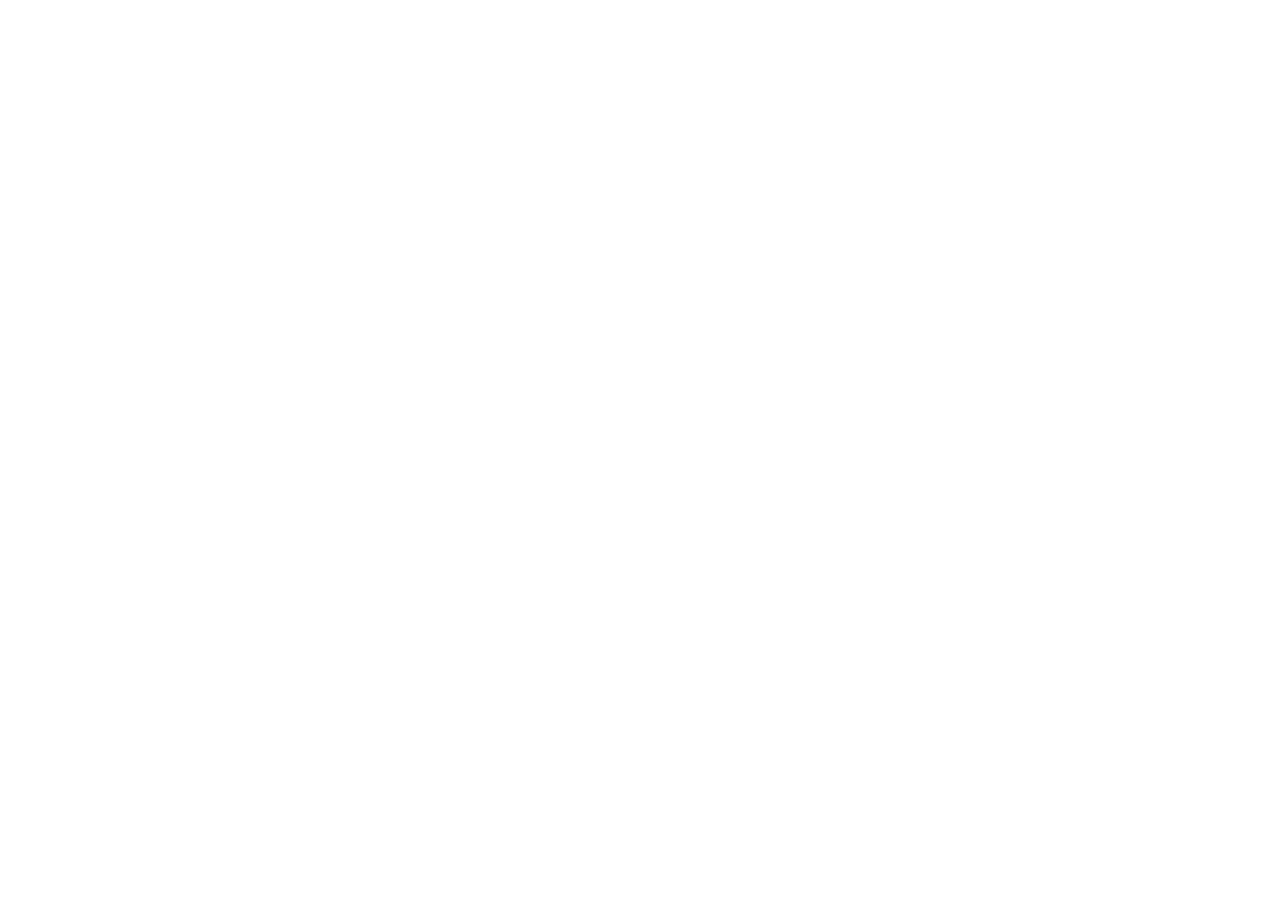
==== index.html @ bfc4348f "added images and basic html and css file" ====
<!DOCTYPE html>
<html lang="en">
<head>
    <meta charset="UTF-8">
    <meta name="viewport" content="width=device-width, initial-scale=1.0">
    <title>Kids School</title>
    <link rel="stylesheet" href="styles/kidschool.css">
</head>
<body>
    <header>

    </header>
    <main>

    </main>
    <footer>

    </footer>
</body>
</html>
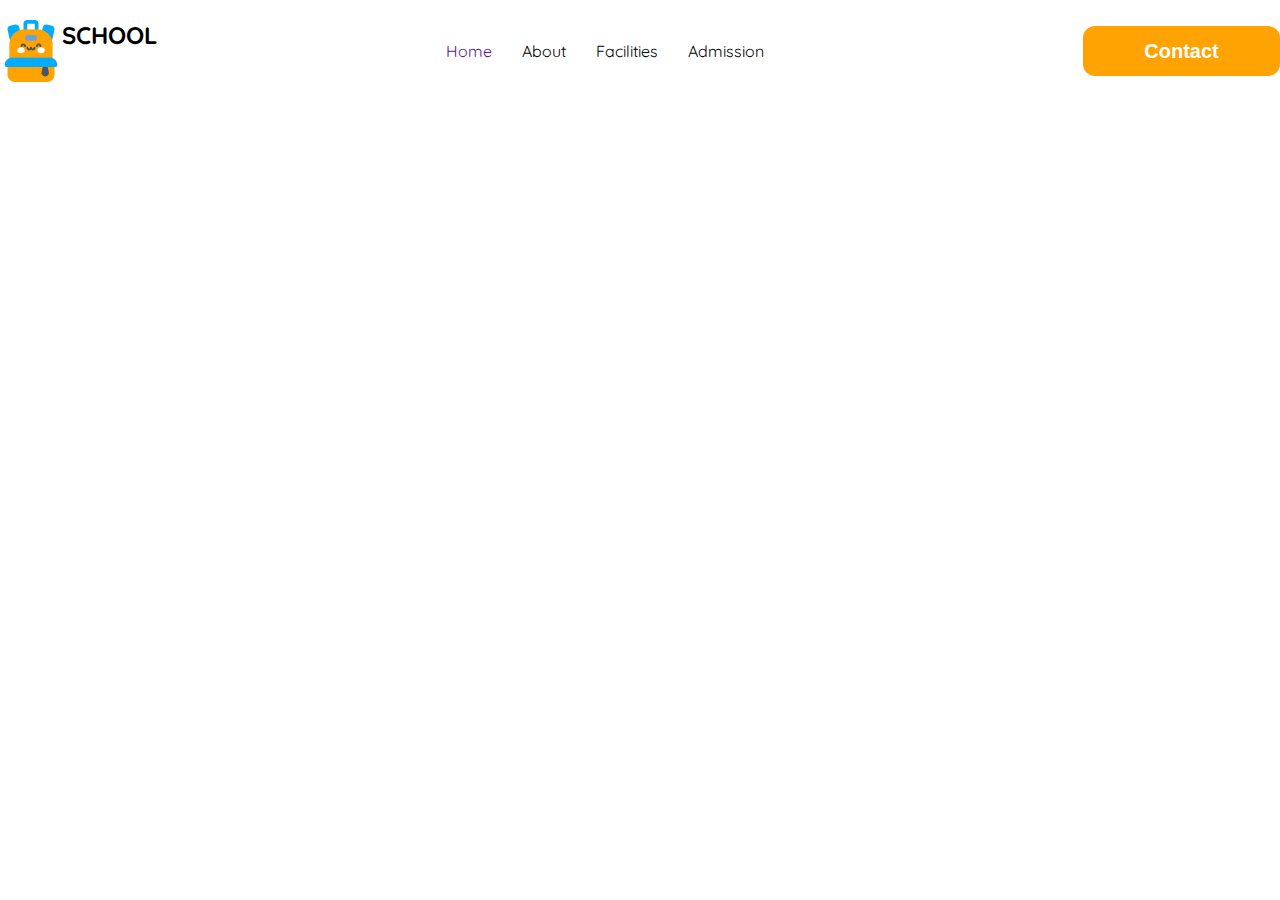
==== commit 32179fb8: "added nav bar and made the header" ====
--- a/index.html
+++ b/index.html
@@ -1,14 +1,30 @@
 <!DOCTYPE html>
 <html lang="en">
+
 <head>
     <meta charset="UTF-8">
     <meta name="viewport" content="width=device-width, initial-scale=1.0">
     <title>Kids School</title>
     <link rel="stylesheet" href="styles/kidschool.css">
 </head>
-<body>
+
+<body class="quicksand-font">
     <header>
-
+        <nav class="navbar display-flex">
+            <div class="display-flex">
+                <img src="assets/logo.png" alt="">
+                <h2>SCHOOL</h2>
+            </div>
+            <ul class="nav-links display-flex">
+                <li class="nav-item"><a href="" class="nav-links">Home</a></li>
+                <li class="nav-item"><a href="" class="nav-links"></a>About</li>
+                <li class="nav-item"><a href="" class="nav-links"></a>Facilities</li>
+                <li class="nav-item"><a href="" class="nav-links"></a>Admission</li>
+            </ul>
+            <button class="btn">
+                Contact
+            </button>
+        </nav>
     </header>
     <main>
 
@@ -17,4 +33,5 @@
 
     </footer>
 </body>
+
 </html>--- a/styles/kidschool.css
+++ b/styles/kidschool.css
@@ -0,0 +1,57 @@
+@import url('https://fonts.googleapis.com/css2?family=Quicksand:wght@300..700&display=swap');
+
+
+.quicksand-font {
+  font-family: "Quicksand", serif;
+  font-optical-sizing: auto;
+  font-weight: 400;
+  font-style: normal;
+}
+
+* {
+    margin: 0;
+    padding: 0;
+    box-sizing: border-box;
+}
+
+header,
+main {
+    max-width: 1280px;
+    margin: 0 auto;
+}
+/* shared styles */
+.display-flex{
+    display: flex;
+}
+
+/* header styles */
+
+/* navbar related styles */
+.navbar{
+    
+}
+
+.nav-item{
+    list-style: none;
+    margin-right: 30px;
+}
+.nav-links{
+    text-decoration: none;
+}
+.btn {
+    width: 197px;
+    height: 50px;
+    border-radius: 12px;
+    background: rgb(254, 163, 1);
+    font-size: 20px;
+    font-weight: 600;
+    color: white;
+    padding: 10px;
+    border: none;
+}
+nav {
+    display: flex;
+    justify-content: space-between;
+    align-items: center;
+    margin-top: 20px;
+}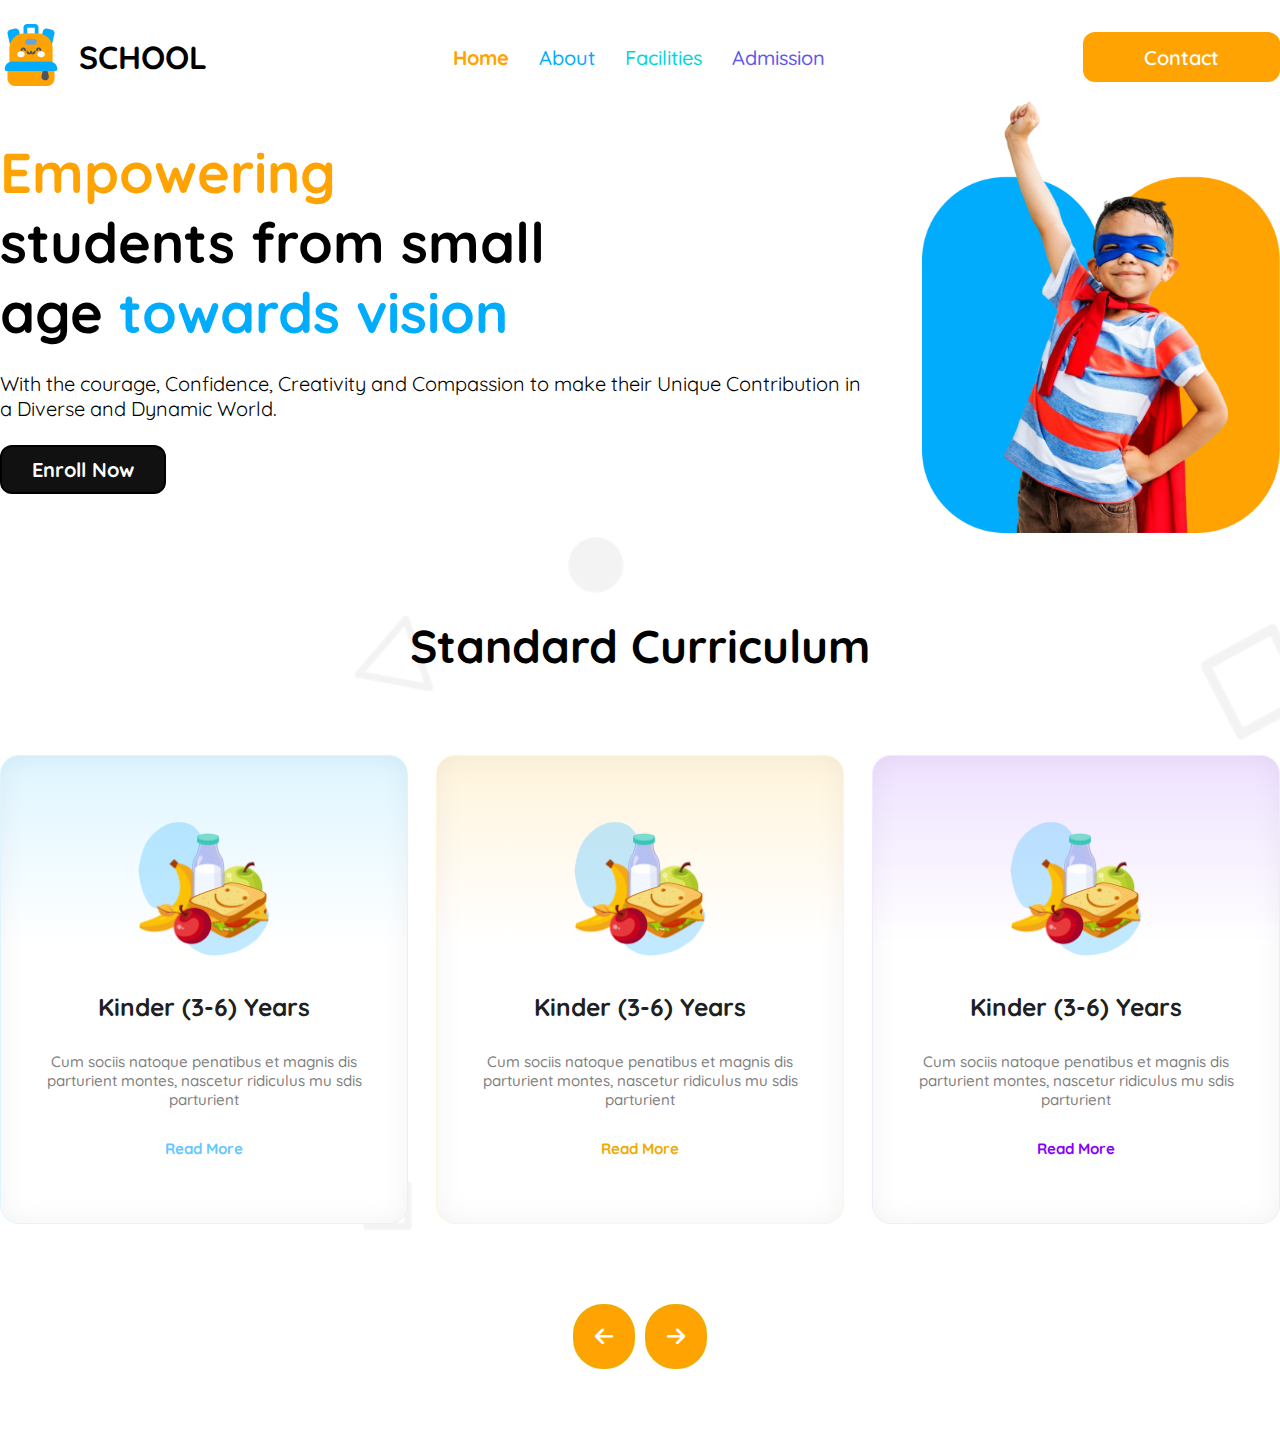
==== commit 7d7e93f6: "made the hero part and standard curriculum part" ====
--- a/index.html
+++ b/index.html
@@ -1,37 +1,148 @@
 <!DOCTYPE html>
 <html lang="en">
+  <head>
+    <meta charset="UTF-8" />
+    <meta name="viewport" content="width=device-width, initial-scale=1.0" />
+    <title>Kids School</title>
+    <link rel="stylesheet" href="styles/kidschool.css" />
+    <link rel="stylesheet" href="styles/responsive.css" />
+    <link href="https://cdnjs.cloudflare.com/ajax/libs/font-awesome/6.6.0/css/all.min.css" rel="stylesheet">
 
-<head>
-    <meta charset="UTF-8">
-    <meta name="viewport" content="width=device-width, initial-scale=1.0">
-    <title>Kids School</title>
-    <link rel="stylesheet" href="styles/kidschool.css">
-</head>
+  </head>
 
-<body class="quicksand-font">
+  <body class="quicksand-font">
     <header>
+      <div class="nav">
         <nav class="navbar display-flex">
-            <div class="display-flex">
-                <img src="assets/logo.png" alt="">
-                <h2>SCHOOL</h2>
+          <div class="display-flex logo">
+            <div>
+              <img src="assets/logo.png" alt="" />
             </div>
-            <ul class="nav-links display-flex">
-                <li class="nav-item"><a href="" class="nav-links">Home</a></li>
-                <li class="nav-item"><a href="" class="nav-links"></a>About</li>
-                <li class="nav-item"><a href="" class="nav-links"></a>Facilities</li>
-                <li class="nav-item"><a href="" class="nav-links"></a>Admission</li>
-            </ul>
-            <button class="btn">
-                Contact
-            </button>
+            <h2>SCHOOL</h2>
+          </div>
+          <ul class="nav-links display-flex">
+            <li class="nav-item home">
+              <a href="" class="nav-links">Home</a>
+            </li>
+            <li class="nav-item about">
+              <a href="" class="nav-links">About</a>
+            </li>
+            <li class="nav-item faci">
+              <a href="" class="nav-links">Facilities</a>
+            </li>
+            <li class="nav-item admi">
+              <a href="" class="nav-links">Admission</a>
+            </li>
+          </ul>
+          <button class="btn">Contact</button>
         </nav>
+
+        <nav class="mobile">
+          <div class="mobile-menu">
+            <div>
+              <img src="assets/logo.png" alt="" />
+            </div>
+            <div>
+              <img class="ham" src="assets/hamburger.png" alt="" />
+            </div>
+          </div>
+        </nav>
+      </div>
+      <hr />
     </header>
+
+
+
     <main>
 
+        <!-- Hero Part -->
+         <section>
+            <div class="hero-con">
+                <div class="left">
+                    <h1>
+                        <span class="emp">Empowering</span><br>
+                            students from small <br> age <span class="to">towards vision</span>
+                    </h1>
+                    <p>
+                        With the courage, Confidence, Creativity and Compassion to make their Unique Contribution in a Diverse and Dynamic World.
+                    </p>
+
+                    <div>
+                        <button class="enroll">Enroll Now</button>
+                    </div>
+                </div>
+
+                <div class="right">
+                    <div>
+                        <img src="assets/hero-kids.png" alt="">
+                    </div>
+                </div>
+            </div>
+         </section>
+
+
+         <section class="standard">
+            <div class="curriculum">
+                <h2 class="title">
+                    Standard Curriculum
+                </h2>
+
+                <div class="box-con">
+                    <div class="box box1">
+                        <div>
+                            <img src="assets/kinder.png" alt="">
+                        </div>
+                        <h3>Kinder (3-6) Years</h3>
+                        <p>
+                            Cum sociis natoque penatibus et magnis
+                            dis parturient montes, nascetur ridiculus
+                            mu sdis parturient
+                        </p>
+                        <p class="readmore">
+                            Read More
+                        </p>
+                    </div>
+                    <div class="box box2">
+                        <div>
+                            <img src="assets/kinder.png" alt="">
+                        </div>
+                        <h3>Kinder (3-6) Years</h3>
+                        <p>
+                            Cum sociis natoque penatibus et magnis
+                            dis parturient montes, nascetur ridiculus
+                            mu sdis parturient
+                        </p>
+                        <p class="readmore">
+                            Read More
+                        </p>
+                    </div>
+                    <div class="box box3">
+                        <div>
+                            <img src="assets/kinder.png" alt="">
+                        </div>
+                        <h3>Kinder (3-6) Years</h3>
+                        <p>
+                            Cum sociis natoque penatibus et magnis
+                            dis parturient montes, nascetur ridiculus
+                            mu sdis parturient
+                        </p>
+                        <p class="readmore">
+                            Read More
+                        </p>
+                    </div>
+                </div>
+
+                <div class="arrow">
+                    <div class="img">
+                        <i class="fa-solid fa-arrow-left"></i>
+                    </div>
+                    <div class="img">
+                        <i class="fa-solid fa-arrow-right"></i>
+                    </div>
+                </div>
+            </div>
+         </section>
     </main>
-    <footer>
-
-    </footer>
-</body>
-
-</html>+    <footer></footer>
+  </body>
+</html>
--- a/styles/kidschool.css
+++ b/styles/kidschool.css
@@ -1,57 +1,275 @@
-@import url('https://fonts.googleapis.com/css2?family=Quicksand:wght@300..700&display=swap');
-
-
-.quicksand-font {
+@import url("https://fonts.googleapis.com/css2?family=Quicksand:wght@300..700&display=swap");
+
+* {
+  margin: 0;
   font-family: "Quicksand", serif;
-  font-optical-sizing: auto;
+  padding: 0;
+  box-sizing: border-box;
+}
+
+header,
+.hero-con,
+.curriculum {
+  max-width: 1280px;
+  margin: 0 auto;
+}
+/* shared styles */
+.display-flex {
+  display: flex;
+}
+img {
+  width: 100%;
+}
+
+/* header styles */
+
+/* navbar related styles */
+.navbar {
+}
+
+.nav-item {
+  list-style: none;
+  margin-right: 30px;
+}
+.nav-links {
+  text-decoration: none;
+}
+.btn {
+  width: 197px;
+  height: 50px;
+  border-radius: 12px;
+  background: rgb(254, 163, 1);
+  font-size: 20px;
+  font-weight: 600;
+  color: white;
+  padding: 10px;
+  border: none;
+}
+nav {
+  display: flex;
+  justify-content: space-between;
+  align-items: center;
+  margin-top: 20px;
+}
+
+.logo {
+  align-items: center;
+}
+
+.navbar h2 {
+  font-size: 32px;
+  font-weight: 700;
+  padding: 17px;
+}
+
+.home a {
+  color: rgb(254, 163, 1);
+  font-family: Quicksand;
+  font-size: 20px;
+  font-weight: 700;
+}
+
+.about a {
+  color: rgb(1, 172, 253);
+  font-family: Quicksand;
+  font-size: 20px;
+  font-weight: 500;
+}
+
+.faci a {
+  color: rgb(5, 212, 223);
+  font-family: Quicksand;
+  font-size: 20px;
+  font-weight: 500;
+}
+
+.admi a {
+  color: rgb(93, 88, 239);
+  font-family: Quicksand;
+  font-size: 20px;
+  font-weight: 500;
+}
+
+ul li a:hover {
+  text-decoration: underline;
+}
+
+.mobile {
+  display: none;
+}
+
+hr {
+  display: none;
+}
+
+/* Hero Section */
+.hero-con {
+  display: flex;
+  gap: 50px;
+  align-items: center;
+}
+
+.hero-con h1 {
+  font-size: 56px;
+  font-weight: 700;
+}
+
+.emp {
+  color: rgb(254, 163, 1);
+}
+
+.to {
+  color: rgb(1, 172, 253);
+}
+
+.hero-con p {
+  font-size: 20px;
   font-weight: 400;
-  font-style: normal;
-}
-
-* {
-    margin: 0;
-    padding: 0;
-    box-sizing: border-box;
-}
-
-header,
-main {
-    max-width: 1280px;
-    margin: 0 auto;
-}
-/* shared styles */
-.display-flex{
+}
+
+.left {
+  display: flex;
+  flex-direction: column;
+  gap: 24px;
+}
+
+.enroll {
+  border-radius: 12px;
+
+  color: white;
+  background: rgb(17, 17, 17);
+  padding: 10px 30px;
+  font-size: 20px;
+  font-weight: 700;
+  border: 2px solid black;
+}
+
+.enroll:hover {
+  background-color: white;
+  color: black;
+}
+
+.standard {
+  background-image: url("../assets/bg.png");
+  background-repeat: no-repeat;
+  background-size: cover; 
+}
+
+.box {
+  display: flex;
+  flex-direction: column;
+  align-items: center;
+  padding: 65px 40px;
+  gap: 30px;
+}
+
+.box p {
+  color: rgb(128, 128, 128);
+  font-size: 15.09px;
+  font-weight: 500;
+  text-align: center;
+}
+
+.box h3 {
+  color: rgb(32, 32, 32);
+  font-family: Quicksand;
+  font-size: 24.52px;
+  font-weight: 700;
+}
+
+.box .readmore {
+  font-size: 15.09px;
+  font-weight: 700;
+}
+
+.box-con {
+  display: flex;
+  gap: 28px;
+}
+
+.box img {
+  width: 136px;
+}
+
+.box1 {
+  border: 0.94px solid rgb(222, 245, 255);
+  border-radius: 18.86px;
+  box-shadow: inset 0px 0px 28.3px 0.94px rgba(0, 0, 0, 0.05);
+  background: linear-gradient(
+      180deg,
+      rgb(222, 245, 255),
+      rgba(255, 255, 255, 0) 40%
+    ),
+    rgb(255, 255, 255);
+}
+
+.box2 {
+  border: 0.94px solid rgb(255, 244, 220);
+  border-radius: 18.86px;
+  box-shadow: inset 0px 0px 28.3px 0.94px rgba(0, 0, 0, 0.05);
+  background: linear-gradient(
+      180deg,
+      rgb(255, 244, 220),
+      rgba(255, 255, 255, 0) 40%
+    ),
+    rgb(255, 255, 255);
+}
+
+.box3 {
+  border: 0.94px solid rgb(242, 232, 255);
+  border-radius: 18.86px;
+  box-shadow: inset 0px 0px 28.3px 0.94px rgba(0, 0, 0, 0.05);
+  background: linear-gradient(
+      180deg,
+      rgb(238, 225, 255),
+      rgba(255, 255, 255, 0) 40%
+    ),
+    rgb(255, 255, 255);
+}
+
+.box1 .readmore{
+    color: rgb(100, 200, 255);
+}
+
+.box2 .readmore{
+    color: rgb(240, 170, 0);
+}
+
+.box3 .readmore{
+    color: rgb(135, 0, 255);
+}
+
+.arrow{
     display: flex;
-}
-
-/* header styles */
-
-/* navbar related styles */
-.navbar{
-    
-}
-
-.nav-item{
-    list-style: none;
-    margin-right: 30px;
-}
-.nav-links{
-    text-decoration: none;
-}
-.btn {
-    width: 197px;
-    height: 50px;
-    border-radius: 12px;
-    background: rgb(254, 163, 1);
-    font-size: 20px;
-    font-weight: 600;
+    gap: 10px;
+    margin-bottom: 60px;
+}
+
+.curriculum{
+    display: flex;
+    flex-direction: column;
+    align-items: center;
+    gap: 80px;
+}
+
+.title{
+    color: rgb(0, 0, 0);
+font-family: Quicksand;
+font-size: 46px;
+font-weight: 700;
+margin-top: 80px;
+}
+
+.fa-arrow-left , .fa-arrow-right{
+    border-radius: 30px;
     color: white;
-    padding: 10px;
-    border: none;
-}
-nav {
-    display: flex;
-    justify-content: space-between;
-    align-items: center;
-    margin-top: 20px;
-}+    padding: 20px;
+    font-size: 1.3rem;
+background: rgb(254, 163, 1);
+border: 2px solid rgb(240, 170, 0);
+}
+
+.fa-solid:hover{
+    background-color: white;
+    color: rgb(240, 170, 0);
+}
--- a/styles/responsive.css
+++ b/styles/responsive.css
@@ -0,0 +1,70 @@
+@media screen and (max-width:680px){
+
+    .nav , .hero-con , .curriculum{
+        max-width: calc(100% - 20px);
+        margin: 0px auto;
+    }
+
+
+
+    .mobile{
+        display: block;
+    }
+    .navbar{
+        display: none;
+    }
+    .ham{
+        width: 30px;
+    }
+
+    .mobile-menu{
+        display: flex;
+        justify-content: space-between;
+        align-items: center;
+        margin-bottom: 10px;
+    }
+
+    hr{
+        display: block;
+        border: 0.5px solid rgb(254, 163, 1);
+    }
+
+
+
+
+    /* Hero Part */
+    .hero-con{
+        flex-direction: column-reverse;
+    }
+
+    .hero-con h1{
+        font-size: 32px;
+        text-align: center;
+    }
+
+    .hero-con p{
+        font-size: 14px;
+        text-align: center;
+    }
+
+    .left{
+        align-items: center;
+    }
+
+    .box-con{
+        flex-direction: column;
+    }
+
+    .title{
+        font-size: 26px;
+        text-align: center;
+    }
+
+    .standard{
+        background: url("../assets/bg.png") no-repeat top left;
+    }
+
+    .arrow{
+        display: none;
+    }
+}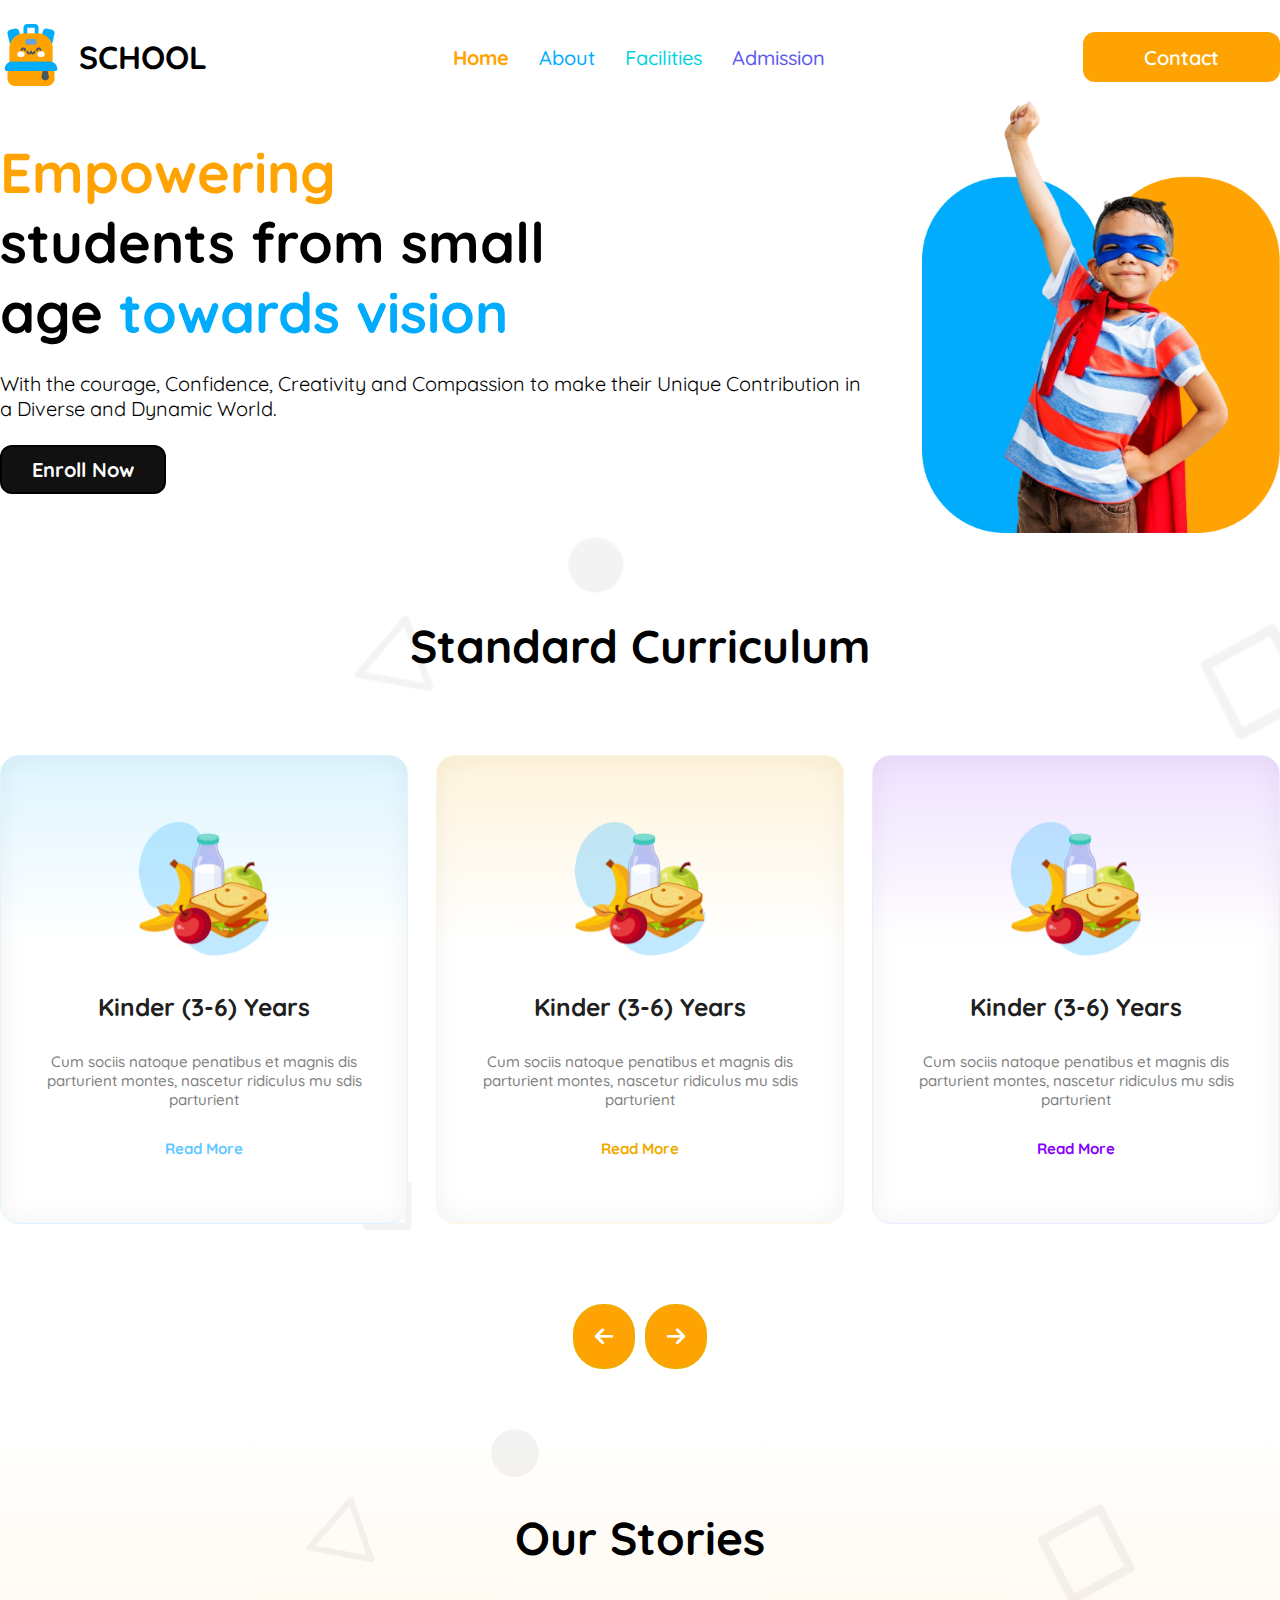
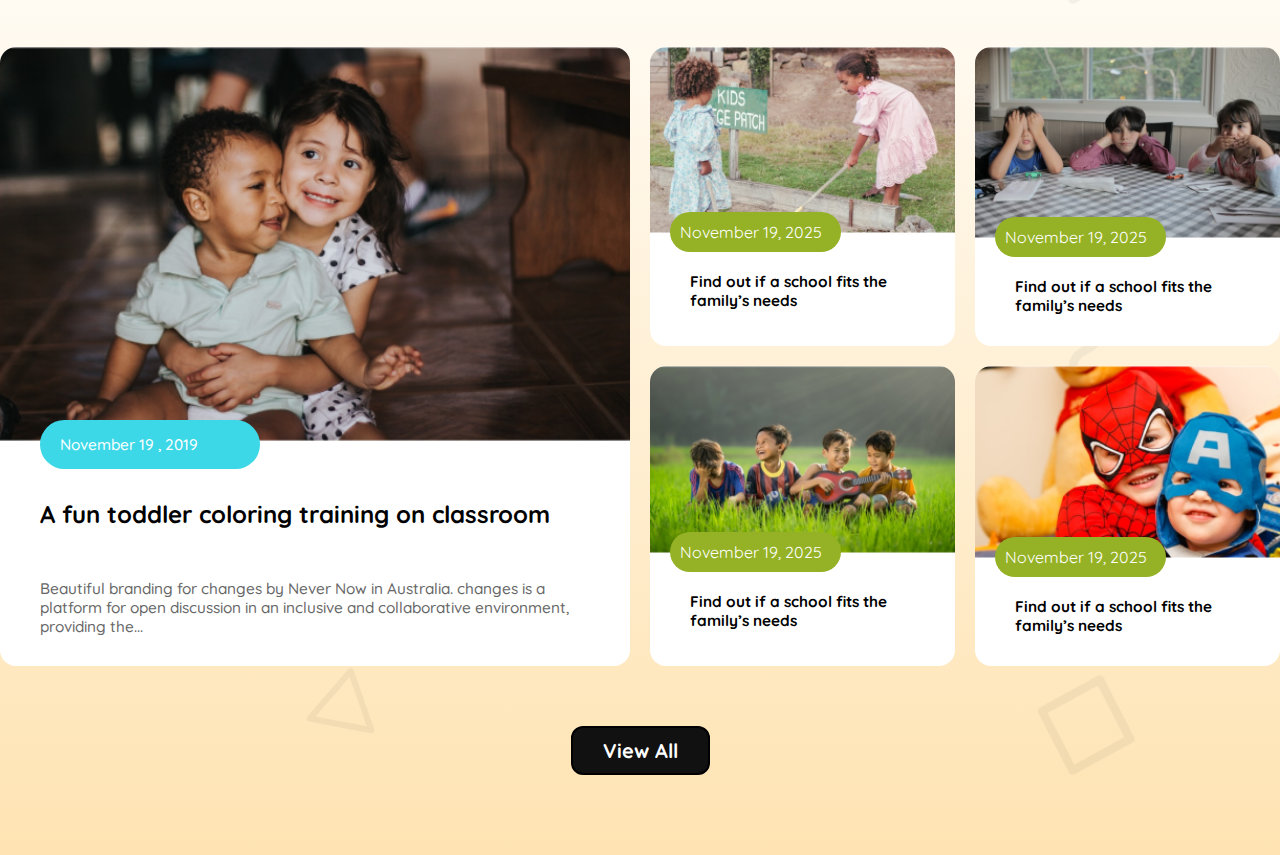
==== commit ac513dbb: "made our stories section" ====
--- a/index.html
+++ b/index.html
@@ -142,7 +142,86 @@
                 </div>
             </div>
          </section>
+
+
+         <!--  Our Stories -->
+        <section class="story">
+            <div class="all-story">
+                <h2 class="title">Our Stories</h2>
+
+                <div class="story-container">
+                    <div class="big-story">
+                            <img src="assets/story-1.png" alt="">
+                        <div class="big-story-data">
+                            <p class="date">November 19 , 2019</p>
+                            <h3>A fun toddler coloring training on
+                                classroom
+                            </h3>
+                            <p class="big-text">
+                                Beautiful branding for changes by Never Now in Australia.
+                                changes is a platform for open discussion in an inclusive and
+                                collaborative environment, providing the...
+                            </p>
+                        </div>
+                    </div>
+
+                    <div class="short-story-container">
+                        <div class="short-story">
+                            <img src="assets/story-2.png" alt="">
+                            <div id="story-data">
+                                <p class="date2">November 19, 2025</p>
+                                <h3>
+                                    Find out if a school fits the
+                                    family’s needs
+                                </h3>
+                            </div>
+                        </div>
+                        <div class="short-story">
+                            <img src="assets/story-5.png" alt="">
+                            <div id="story-data">
+                                <p class="date2">November 19, 2025</p>
+                                <h3>
+                                    Find out if a school fits the
+                                    family’s needs
+                                </h3>
+                            </div>
+                        </div>
+                        <div class="short-story">
+                            <img src="assets/story-3.png" alt="">
+                            <div id="story-data">
+                                <p class="date2">November 19, 2025</p>
+                                <h3>
+                                    Find out if a school fits the
+                                    family’s needs
+                                </h3>
+                            </div>
+                        </div>
+                        <div class="short-story">
+                            <img src="assets/story-4.png" alt="">
+                            <div id="story-data">
+                                <p class="date2">November 19, 2025</p>
+                                <h3>
+                                    Find out if a school fits the
+                                    family’s needs
+                                </h3>
+                            </div>
+                        </div>
+                        
+                    </div>
+                </div>
+
+                <div>
+                    <button class="enroll">View All</button>
+                </div>
+            </div>
+        </section>
     </main>
-    <footer></footer>
+
+    <!-- Footer -->
+    <footer>
+        <div class="foot">
+
+        </div>
+    </footer>
   </body>
 </html>
--- a/styles/kidschool.css
+++ b/styles/kidschool.css
@@ -9,7 +9,8 @@
 
 header,
 .hero-con,
-.curriculum {
+.curriculum,
+.all-story {
   max-width: 1280px;
   margin: 0 auto;
 }
@@ -149,10 +150,11 @@
   color: black;
 }
 
-.standard {
+.standard,
+.story {
   background-image: url("../assets/bg.png");
   background-repeat: no-repeat;
-  background-size: cover; 
+  background-size: cover;
 }
 
 .box {
@@ -227,49 +229,178 @@
     rgb(255, 255, 255);
 }
 
-.box1 .readmore{
-    color: rgb(100, 200, 255);
-}
-
-.box2 .readmore{
-    color: rgb(240, 170, 0);
-}
-
-.box3 .readmore{
-    color: rgb(135, 0, 255);
-}
-
-.arrow{
-    display: flex;
-    gap: 10px;
-    margin-bottom: 60px;
-}
-
-.curriculum{
-    display: flex;
-    flex-direction: column;
-    align-items: center;
-    gap: 80px;
-}
-
-.title{
+.box1 .readmore {
+  color: rgb(100, 200, 255);
+}
+
+.box2 .readmore {
+  color: rgb(240, 170, 0);
+}
+
+.box3 .readmore {
+  color: rgb(135, 0, 255);
+}
+
+.arrow {
+  display: flex;
+  gap: 10px;
+  margin-bottom: 60px;
+}
+
+.curriculum {
+  display: flex;
+  flex-direction: column;
+  align-items: center;
+  gap: 80px;
+}
+
+.title {
+  color: rgb(0, 0, 0);
+  font-family: Quicksand;
+  font-size: 46px;
+  font-weight: 700;
+  margin-top: 80px;
+}
+
+.fa-arrow-left,
+.fa-arrow-right {
+  border-radius: 30px;
+  color: white;
+  padding: 20px;
+  font-size: 1.3rem;
+  background: rgb(254, 163, 1);
+  border: 2px solid rgb(240, 170, 0);
+}
+
+.fa-solid:hover {
+  background-color: white;
+  color: rgb(240, 170, 0);
+}
+
+/* Our Story */
+
+.story {
+  background:url('../assets/bg.png'), linear-gradient(
+    0deg,
+    rgba(254, 163, 1, 0.3),
+    rgba(255, 255, 255, 0.3) 100%
+  );
+}
+
+.story-container {
+  display: grid;
+  grid-template-columns: 1fr 1fr;
+  gap: 20px;
+}
+
+.big-story {
+  border-radius: 16px;
+
+  background: rgb(255, 255, 255);
+}
+
+.big-story img {
+  border-radius: 16px 16px 0 0;
+  position: relative;
+}
+
+.big-story h3 {
+  color: rgb(0, 0, 0);
+  font-family: Quicksand;
+  font-size: 24px;
+  font-weight: 700;
+  margin-bottom: 50px;
+  margin-top: 30px;
+}
+
+.big-story-data{
+    padding: 0 40px;
+}
+
+.big-story .date {
+  border-radius: 47.93px;
+    position: relative;
+  background: rgb(60, 216, 232);
+  color: rgb(255, 255, 255);
+  font-size: 15.34px;
+  font-weight: 500;
+  padding: 15px 20px;
+  border: none;
+  margin-top: -25px ;
+  width: 40%;
+}
+
+
+.big-text{
+    color: rgb(102, 102, 102);
+
+font-size: 15.34px;
+font-weight: 500;
+padding-bottom: 30px;
+}
+
+.short-story-container{
+    display: grid;
+    grid-template-columns: repeat(2, 1fr);
+    gap: 20px;
+}
+
+.short-story{
+    border-radius: 16px;
+
+background: rgb(255, 255, 255);
+}
+
+
+
+#story-data{
+    margin-left: 20px;
+}
+
+.short-story-container img{
+    position: relative;
+    border-radius: 16px 16px 0px 0px;
+}
+
+.date2{
+    border-radius: 47.93px;
+
+background: rgb(149, 178, 38);
+position: relative;
+width: 60%;
+padding: 10px;
+color: white;
+margin-top: -25px;
+}
+
+.short-story h3{
+    color: rgb(0, 0, 0);
+font-family: Quicksand;
+font-size: 15.34px;
+font-weight: 700;
+padding: 20px;
+}
+
+.all-story .title{
     color: rgb(0, 0, 0);
 font-family: Quicksand;
 font-size: 46px;
 font-weight: 700;
-margin-top: 80px;
-}
-
-.fa-arrow-left , .fa-arrow-right{
-    border-radius: 30px;
-    color: white;
-    padding: 20px;
-    font-size: 1.3rem;
-background: rgb(254, 163, 1);
-border: 2px solid rgb(240, 170, 0);
-}
-
-.fa-solid:hover{
-    background-color: white;
-    color: rgb(240, 170, 0);
-}
+text-align: center;
+margin-bottom: 80px;
+}
+
+.all-story{
+    display: flex;
+    flex-direction: column;
+    align-items: center;
+}
+
+.all-story .enroll{
+    margin-top: 60px;
+    margin-bottom: 80px;
+}
+
+footer{
+    background: rgb(1, 172, 253);
+}--- a/styles/responsive.css
+++ b/styles/responsive.css
@@ -1,6 +1,6 @@
 @media screen and (max-width:680px){
 
-    .nav , .hero-con , .curriculum{
+    .nav , .hero-con , .curriculum , .story-container{
         max-width: calc(100% - 20px);
         margin: 0px auto;
     }
@@ -60,11 +60,33 @@
         text-align: center;
     }
 
-    .standard{
+    .standard , {
         background: url("../assets/bg.png") no-repeat top left;
     }
 
     .arrow{
         display: none;
     }
+
+    /* Our stories */
+    .big-story{
+        display: none;
+    }
+
+    .story-container{
+        grid-template-columns: 1fr;
+    }
+
+    .date2{
+        width: 80%;
+        font-size: 10px;
+    }
+
+    #story-data{
+        padding: 5px;
+    }
+
+    #story-data h3{
+        padding: 20px 0;
+    }
 }